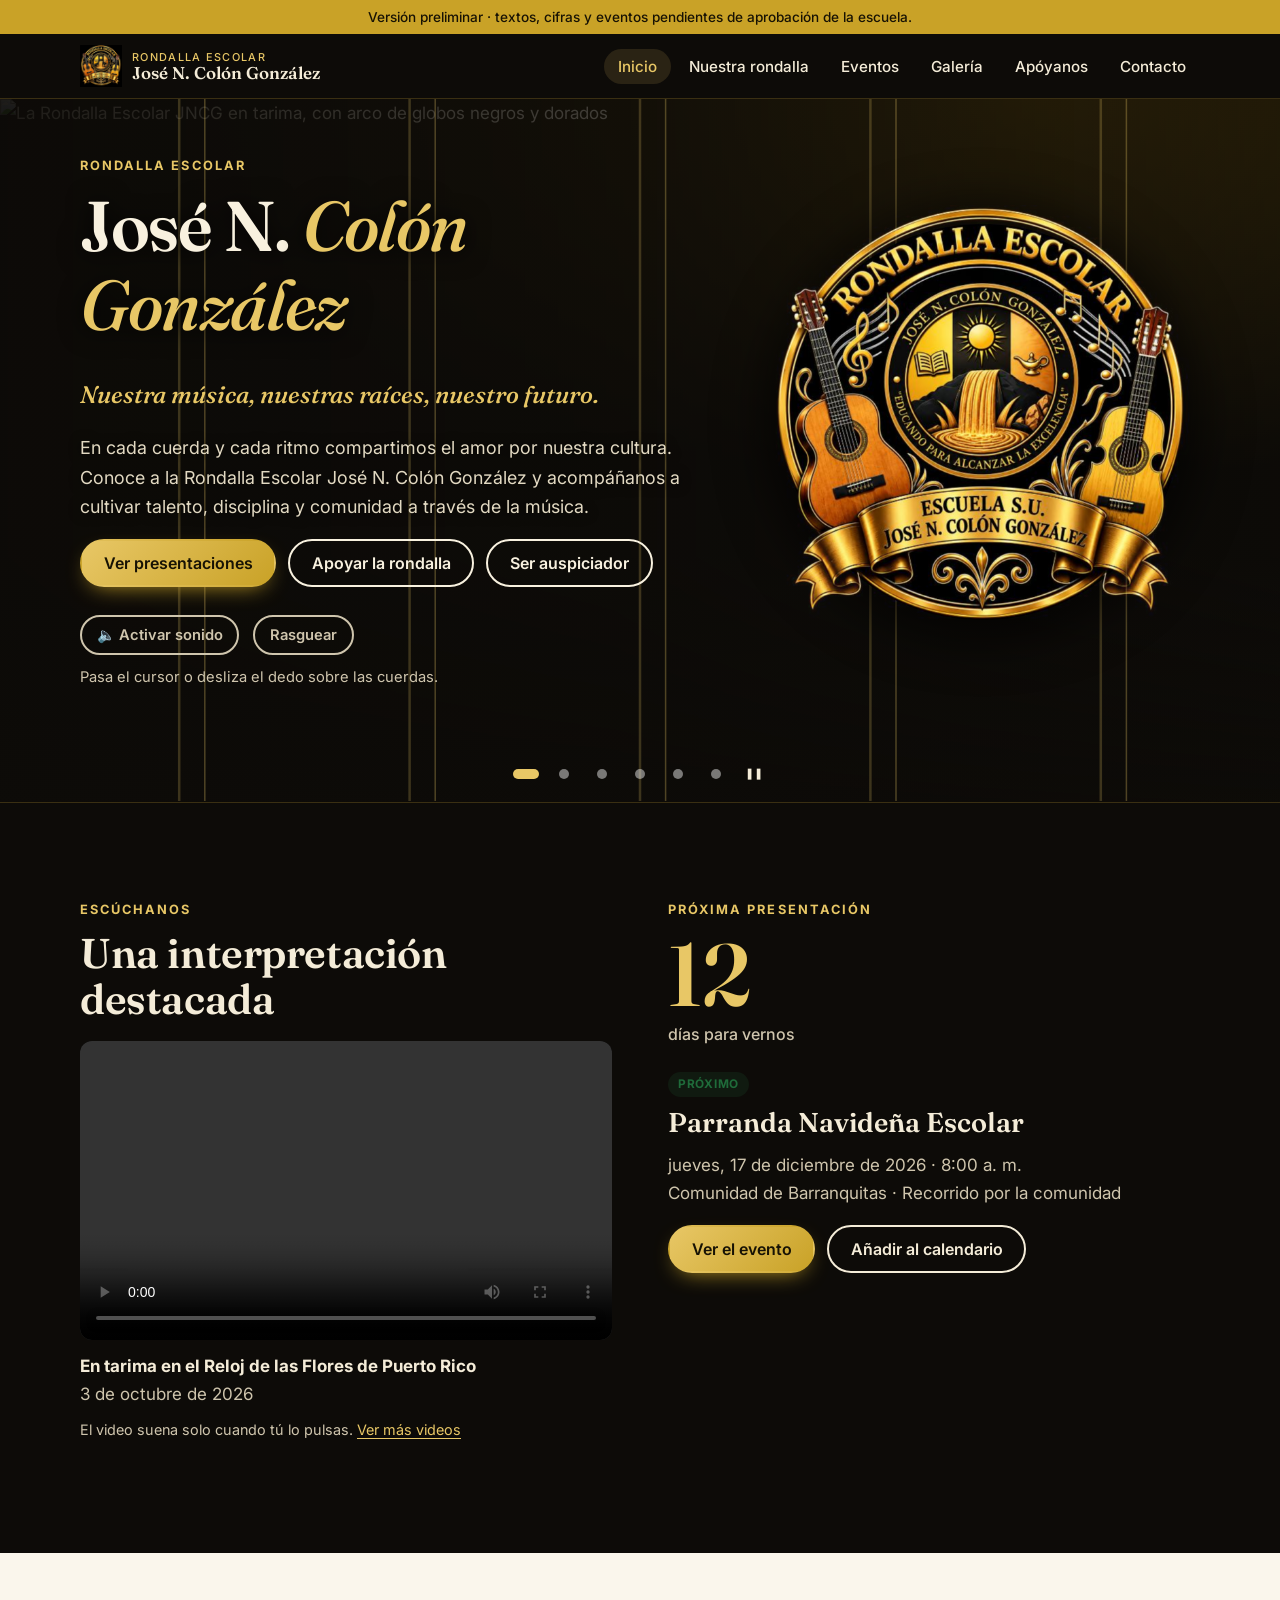
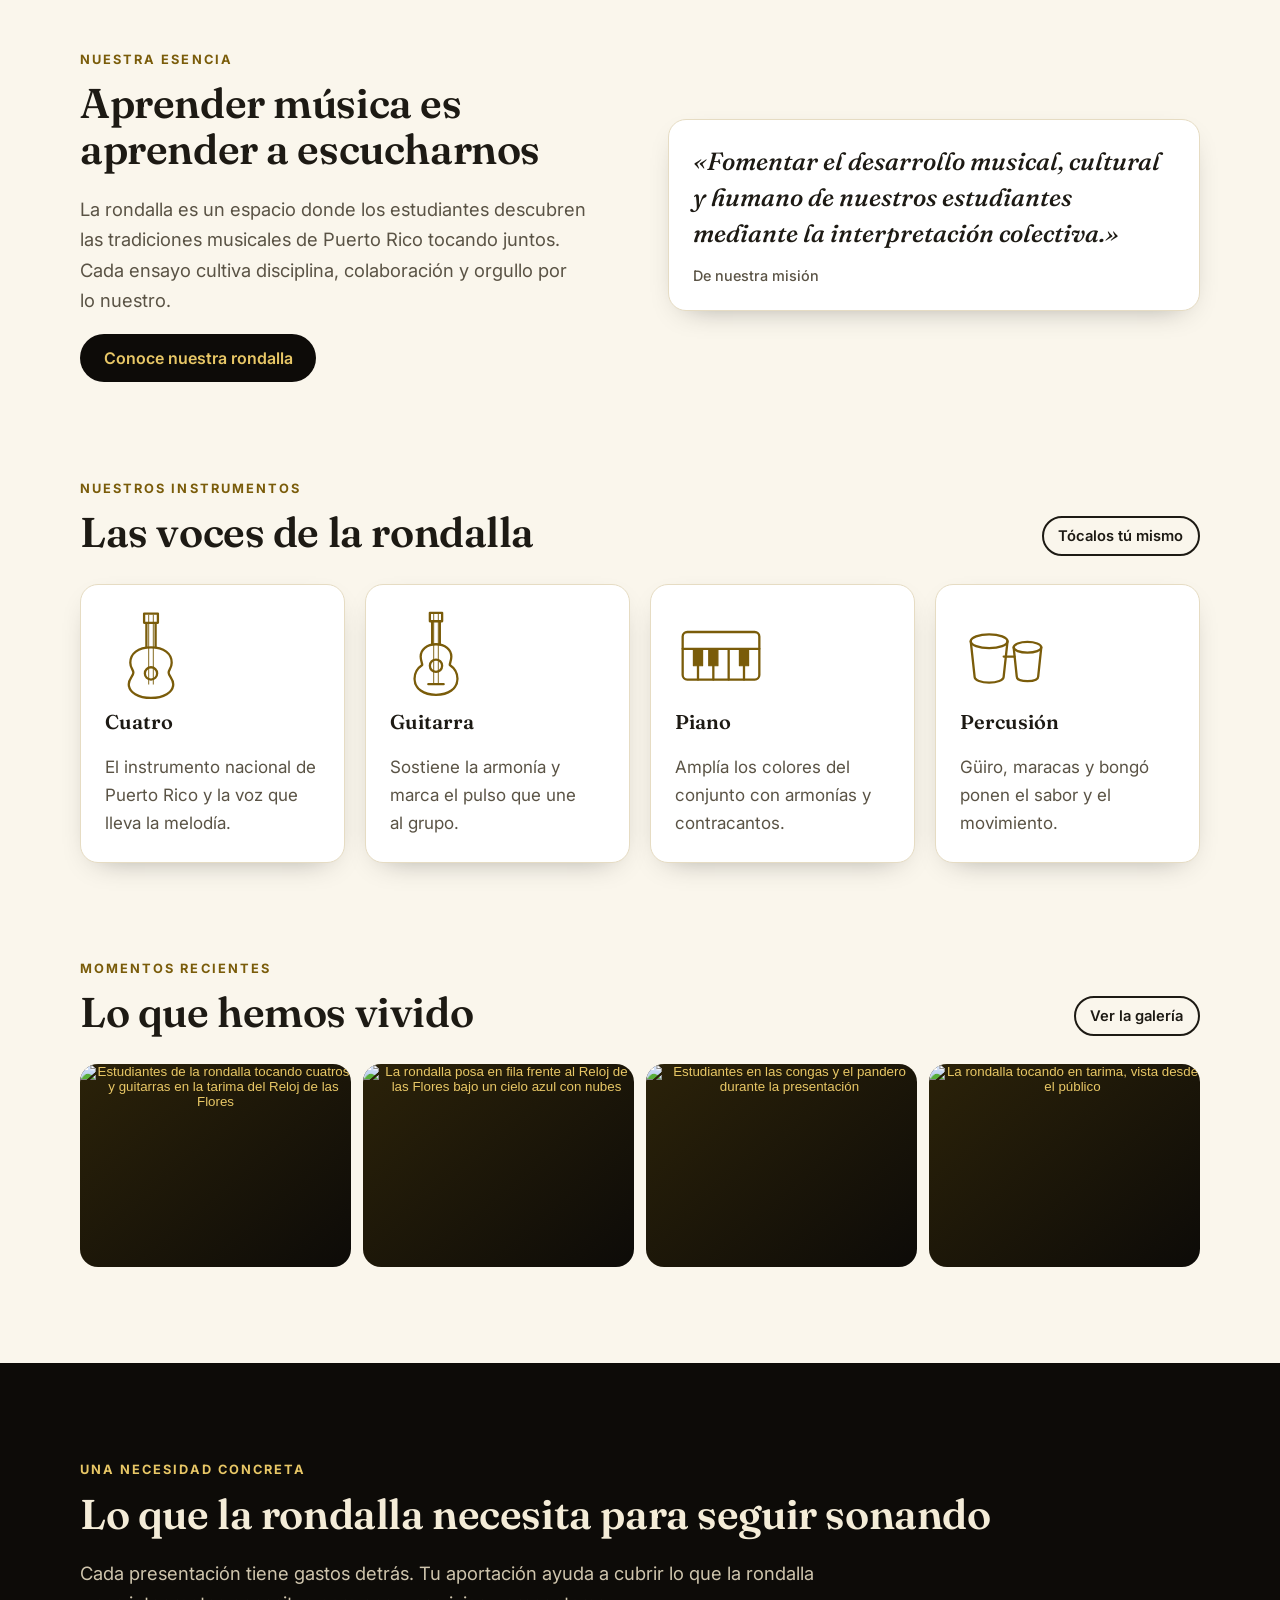
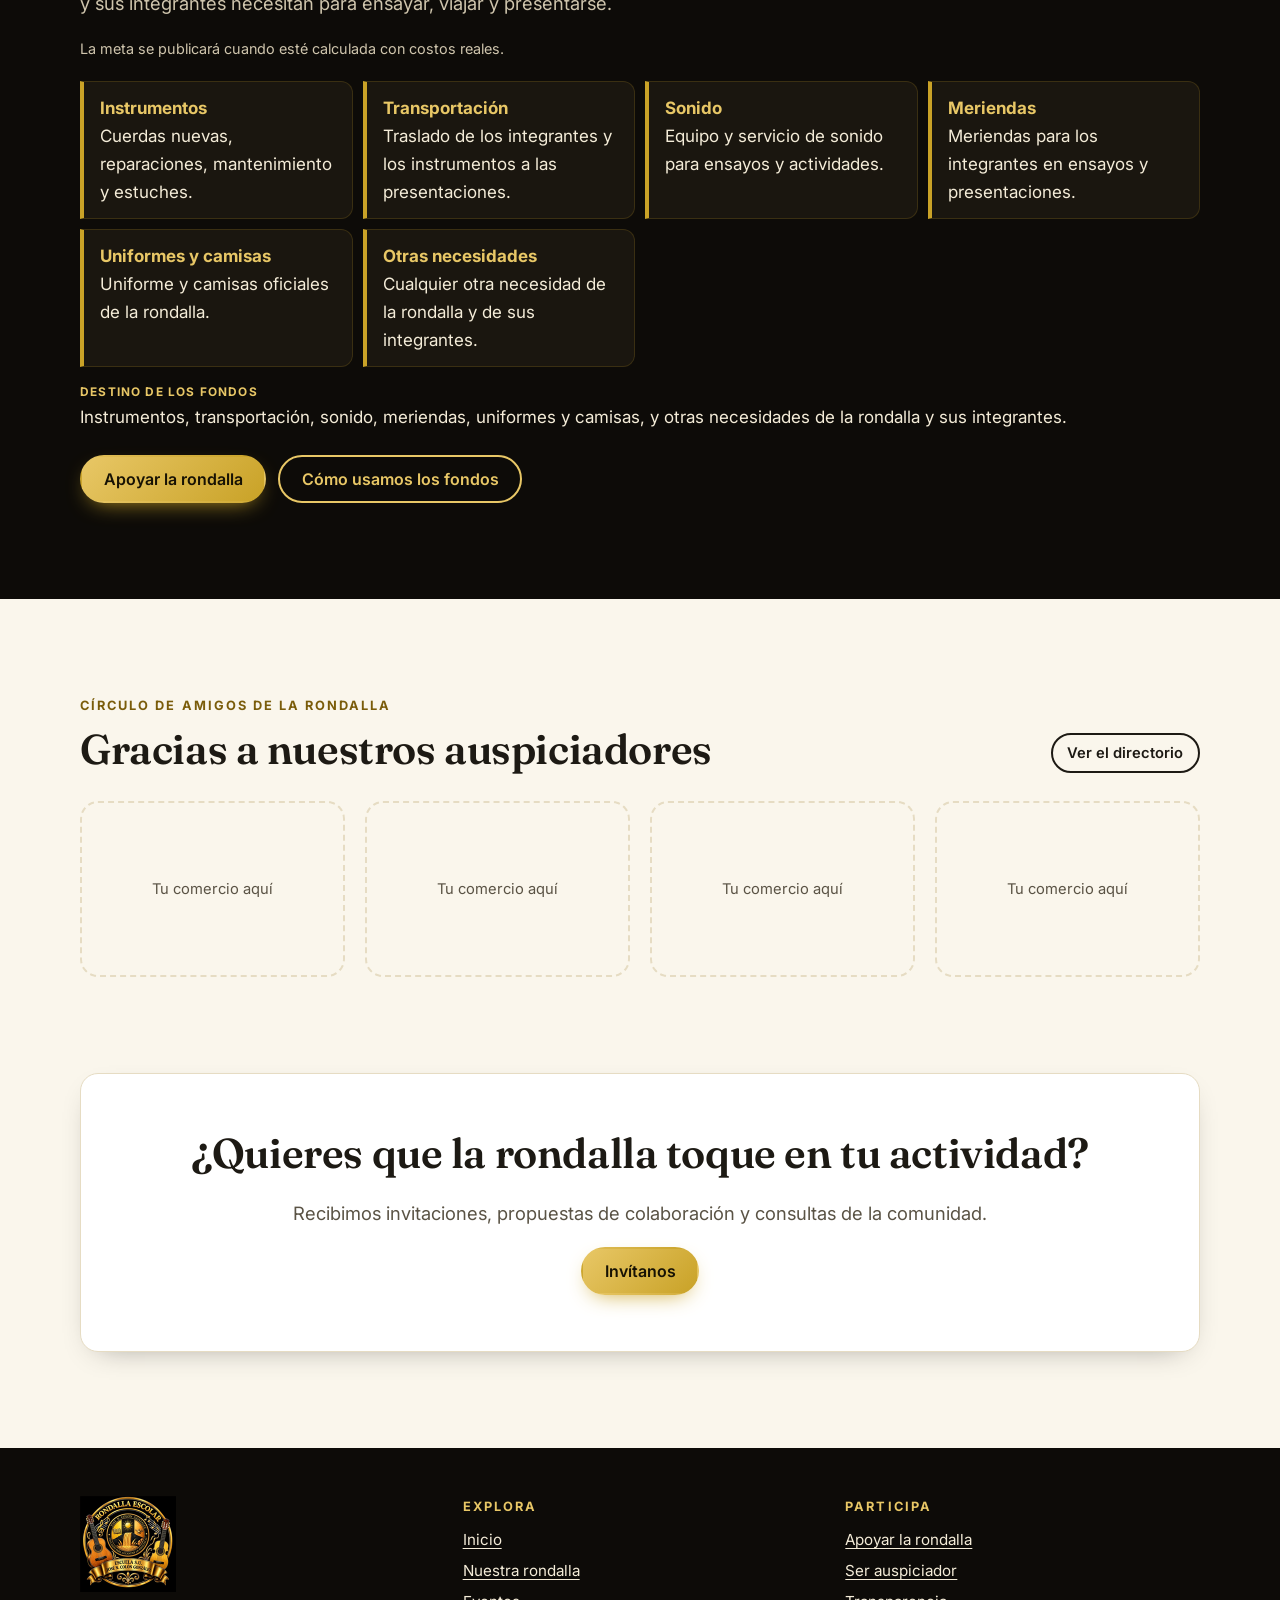
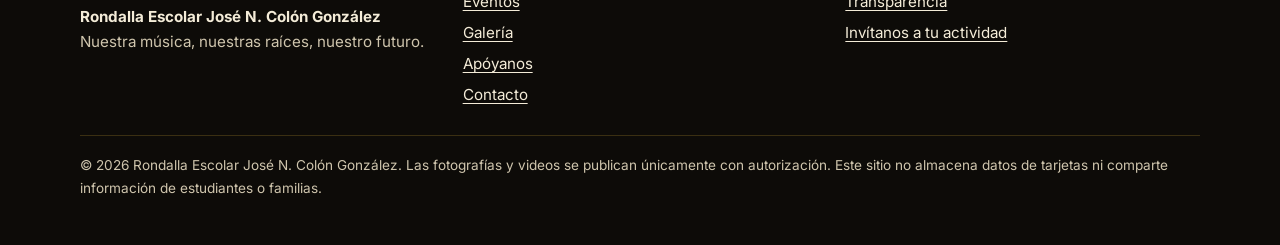
==== index.html @ 50721c67 "Add files via upload" ====
<!doctype html>
<html lang="es-PR">
<head>
  <meta charset="utf-8">
  <meta name="viewport" content="width=device-width, initial-scale=1, viewport-fit=cover">
  <title>Rondalla Escolar José N. Colón González — Nuestra música, nuestras raíces, nuestro futuro</title>
  <meta name="description" content="Conoce a la Rondalla Escolar José N. Colón González: presentaciones, galería y formas de apoyar la formación musical y cultural de nuestros estudiantes.">
  <meta name="theme-color" content="#0d0b08">
  <meta property="og:title" content="Rondalla Escolar José N. Colón González">
  <meta property="og:description" content="Nuestra música, nuestras raíces, nuestro futuro.">
  <meta property="og:type" content="website">
  <link rel="icon" href="assets/logo-192.png" type="image/png">
  <link rel="manifest" href="manifest.webmanifest">
  <link rel="preconnect" href="https://fonts.googleapis.com">
  <link rel="preconnect" href="https://fonts.gstatic.com" crossorigin>
  <link href="https://fonts.googleapis.com/css2?family=Fraunces:ital,opsz,wght@0,9..144,500..700;1,9..144,500&family=Inter:wght@400..700&display=swap" rel="stylesheet">
  <link rel="stylesheet" href="css/styles.css">
</head>
<body data-page="inicio">
  <a class="skip" href="#contenido">Saltar al contenido</a>
  <div id="cabecera"></div>
  <noscript><p style="padding:12px 16px"><a href="rondalla.html">Nuestra rondalla</a> · <a href="eventos.html">Eventos</a> · <a href="galeria.html">Galería</a> · <a href="apoyanos.html">Apóyanos</a> · <a href="contacto.html">Contacto</a></p></noscript>

  <main id="contenido">
    <!-- Bienvenida -->
    <section class="hero" aria-labelledby="titulo-portada">
      <div class="hero-fotos" id="hero-fotos"></div>
      <div class="hero-velo"></div>
      <svg class="hero-cuerdas" viewBox="0 0 100 100" preserveAspectRatio="none" aria-hidden="true"></svg>
      <div class="contenedor hero-rejilla">
        <div class="hero-logo"><img src="assets/logo.png" width="640" height="640" alt="Emblema de la Rondalla Escolar, Escuela S.U. José N. Colón González: «Educando para alcanzar la excelencia»"></div>
        <div class="hero-contenido">
          <p class="antetitulo">Rondalla Escolar</p>
          <h1 id="titulo-portada">José N. <em>Colón González</em></h1>
          <p class="lema">Nuestra música, nuestras raíces, nuestro futuro.</p>
          <p class="intro">En cada cuerda y cada ritmo compartimos el amor por nuestra cultura. Conoce a la Rondalla Escolar José N. Colón González y acompáñanos a cultivar talento, disciplina y comunidad a través de la música.</p>
          <div class="botones">
            <a class="btn btn-oro" href="eventos.html">Ver presentaciones</a>
            <a class="btn btn-linea" href="apoyanos.html#donar">Apoyar la rondalla</a>
            <a class="btn btn-linea" href="apoyanos.html#auspiciadores">Ser auspiciador</a>
          </div>
          <div class="hero-sonido">
            <button type="button" class="btn btn-linea btn-chico" id="btn-sonido" aria-pressed="false">🔈 Activar sonido</button>
            <button type="button" class="btn btn-linea btn-chico" id="btn-rasguear">Rasguear</button>
            <span>Pasa el cursor o desliza el dedo sobre las cuerdas.</span>
          </div>
        </div>
      </div>
      <div class="hero-puntos" id="hero-puntos" role="group" aria-label="Fotos de la portada"></div>
    </section>

    <!-- Escúchanos + Próxima presentación -->
    <section class="seccion seccion-oscura" style="border-top:1px solid #3a2f12">
      <div class="contenedor rejilla-2" style="align-items:start">
        <div class="revela">
          <p class="antetitulo">Escúchanos</p>
          <h2 style="margin-bottom:18px">Una interpretación destacada</h2>
          <div id="audio-destacado"></div>
        </div>
        <div class="revela">
          <p class="antetitulo">Próxima presentación</p>
          <div class="proxima" id="proxima"></div>
        </div>
      </div>
    </section>

    <!-- Nuestra esencia -->
    <section class="seccion">
      <div class="contenedor rejilla-2">
        <div class="revela">
          <p class="antetitulo">Nuestra esencia</p>
          <h2>Aprender música es aprender a escucharnos</h2>
          <p class="entradilla">La rondalla es un espacio donde los estudiantes descubren las tradiciones musicales de Puerto Rico tocando juntos. Cada ensayo cultiva disciplina, colaboración y orgullo por lo nuestro.</p>
          <a class="btn btn-oscuro" href="rondalla.html">Conoce nuestra rondalla</a>
        </div>
        <blockquote class="cita tarjeta revela">
          «Fomentar el desarrollo musical, cultural y humano de nuestros estudiantes mediante la interpretación colectiva.»
          <footer class="nota" style="font-style:normal;margin-top:14px;font-family:var(--cuerpo)">De nuestra misión</footer>
        </blockquote>
      </div>
    </section>

    <!-- Nuestros instrumentos -->
    <section class="seccion" style="padding-top:0">
      <div class="contenedor">
        <div class="cabecera-seccion">
          <div><p class="antetitulo">Nuestros instrumentos</p><h2>Las voces de la rondalla</h2></div>
          <a class="btn btn-linea btn-chico" href="rondalla.html#instrumentos">Tócalos tú mismo</a>
        </div>
        <div class="rejilla" data-instrumentos="compacto"></div>
      </div>
    </section>

    <!-- Momentos recientes -->
    <section class="seccion" style="padding-top:0">
      <div class="contenedor">
        <div class="cabecera-seccion">
          <div><p class="antetitulo">Momentos recientes</p><h2>Lo que hemos vivido</h2></div>
          <a class="btn btn-linea btn-chico" href="galeria.html">Ver la galería</a>
        </div>
        <div class="mosaico revela" id="momentos"></div>
      </div>
    </section>

    <!-- Una necesidad concreta -->
    <section class="seccion seccion-oscura">
      <div class="contenedor revela" data-campana="resumen"></div>
    </section>

    <!-- Auspiciadores -->
    <section class="seccion">
      <div class="contenedor">
        <div class="cabecera-seccion">
          <div><p class="antetitulo">Círculo de Amigos de la Rondalla</p><h2>Gracias a nuestros auspiciadores</h2></div>
          <a class="btn btn-linea btn-chico" href="apoyanos.html#auspiciadores">Ver el directorio</a>
        </div>
        <div class="rejilla revela" id="logos-aus" style="grid-template-columns:repeat(auto-fit,minmax(min(100%,180px),1fr))"></div>
      </div>
    </section>

    <!-- Contacto institucional -->
    <section class="seccion" style="padding-top:0">
      <div class="contenedor">
        <div class="tarjeta revela" style="text-align:center;padding:clamp(28px,6vw,56px)">
          <h2>¿Quieres que la rondalla toque en tu actividad?</h2>
          <p class="entradilla" style="margin-inline:auto">Recibimos invitaciones, propuestas de colaboración y consultas de la comunidad.</p>
          <a class="btn btn-oro" href="contacto.html?tipo=invitacion">Invítanos</a>
        </div>
      </div>
    </section>
  </main>

  <div id="pie"></div>
  <script src="js/data.js"></script>
  <script src="js/app.js"></script>
</body>
</html>
---- css/styles.css ----
/* Rondalla Escolar José N. Colón González — estilos
   Negro y dorado en portada y destacados; marfil para lectura. */

@view-transition { navigation: auto; }

:root {
  color-scheme: light dark;
  --negro: #0d0b08;
  --negro-2: #1a160f;
  --oro: #c9a227;
  --oro-claro: #e8c766;
  --fondo: light-dark(#faf6ec, #14110c);
  --superficie: light-dark(#ffffff, #1e1a13);
  --texto: light-dark(#1d1a14, #f1ead9);
  --texto-suave: light-dark(#5a5345, #b9af98);
  --oro-texto: light-dark(#7a5c0a, #e8c766);
  --linea: light-dark(#e6dcc3, #3a3222);
  --ok: light-dark(#1f6b3a, #7fd69c);
  --aviso: light-dark(#8a4b00, #f0b560);
  --mal: light-dark(#9b2020, #f09a9a);
  --radio: 18px;
  --ancho: 1120px;
  --display: "Fraunces", Georgia, "Iowan Old Style", serif;
  --cuerpo: "Inter", system-ui, -apple-system, "Segoe UI", Roboto, sans-serif;
  --sombra: 0 10px 30px -18px rgb(0 0 0 / .45);
}

*, *::before, *::after { box-sizing: border-box; }
html { scroll-behavior: smooth; -webkit-text-size-adjust: 100%; }
body {
  margin: 0;
  background: var(--fondo);
  color: var(--texto);
  font: 400 1.0625rem/1.65 var(--cuerpo);
  padding-bottom: 76px; /* espacio para la barra inferior en móvil */
}
img, svg { max-width: 100%; display: block; }
h1, h2, h3 { font-family: var(--display); line-height: 1.12; margin: 0 0 .5em; text-wrap: balance; font-weight: 600; }
h1 { font-size: clamp(2.3rem, 7vw, 4.4rem); letter-spacing: -.02em; }
h2 { font-size: clamp(1.7rem, 4.2vw, 2.6rem); letter-spacing: -.01em; }
h3 { font-size: 1.25rem; }
p { margin: 0 0 1em; text-wrap: pretty; }
a { color: var(--oro-texto); text-underline-offset: 3px; }
:focus-visible { outline: 3px solid var(--oro); outline-offset: 3px; border-radius: 6px; }
[hidden] { display: none !important; }

.skip { position: absolute; left: 12px; top: -60px; background: var(--oro); color: #000; padding: 10px 16px; border-radius: 10px; z-index: 100; font-weight: 600; }
.skip:focus { top: 12px; }

.contenedor { width: min(100% - 32px, var(--ancho)); margin-inline: auto; }
.seccion { padding-block: clamp(48px, 8vw, 96px); }
.seccion-oscura { background: var(--negro); color: #f4ecd8; }
.seccion-oscura a { color: var(--oro-claro); }
.antetitulo { font-size: .8rem; letter-spacing: .16em; text-transform: uppercase; color: var(--oro-texto); font-weight: 700; margin-bottom: .8em; }
.seccion-oscura .antetitulo, .hero .antetitulo { color: var(--oro-claro); }
.entradilla { font-size: 1.15rem; color: var(--texto-suave); max-width: 62ch; }
.seccion-oscura .entradilla { color: #cfc5ad; }
.cabecera-seccion { display: flex; flex-wrap: wrap; align-items: end; justify-content: space-between; gap: 12px 24px; margin-bottom: 28px; }
.cabecera-seccion h2 { margin: 0; }

/* Botones */
.btn {
  display: inline-flex; align-items: center; justify-content: center; gap: .5em;
  min-height: 48px; padding: .7em 1.35em; border-radius: 999px;
  font: 600 1rem var(--cuerpo); text-decoration: none; cursor: pointer;
  border: 2px solid transparent; transition: transform .15s, background .15s, box-shadow .15s;
}
.btn:hover { transform: translateY(-2px); }
.btn:active { transform: translateY(0) scale(.98); }
.btn-oro { background: linear-gradient(135deg, var(--oro-claro), var(--oro)); color: #171204; box-shadow: 0 8px 22px -10px var(--oro); }
.btn-linea { border-color: currentColor; color: inherit; background: transparent; }
.btn-oscuro { background: var(--negro); color: var(--oro-claro); }
.btn-chico { min-height: 40px; padding: .4em 1em; font-size: .92rem; }
.botones { display: flex; flex-wrap: wrap; gap: 12px; }

/* Aviso de borrador */
.borrador { background: var(--oro); color: #171204; font-size: .85rem; text-align: center; padding: 6px 16px; font-weight: 500; }

/* Encabezado */
.cabecera { background: var(--negro); color: #f4ecd8; position: sticky; top: 0; z-index: 50; border-bottom: 1px solid #3a2f12; }
.cabecera-fila { display: flex; align-items: center; justify-content: space-between; gap: 16px; min-height: 64px; }
.marca { display: flex; align-items: center; gap: 10px; color: inherit; text-decoration: none; font-family: var(--display); font-weight: 600; line-height: 1.1; }
.marca img { width: 42px; height: 42px; }
.marca small { display: block; font: 500 .68rem var(--cuerpo); letter-spacing: .12em; text-transform: uppercase; color: var(--oro-claro); }
.nav ul { list-style: none; margin: 0; padding: 0; display: flex; }
.nav a { color: inherit; text-decoration: none; }

@media (max-width: 859px) {
  .nav { position: fixed; inset: auto 0 0 0; background: var(--negro); border-top: 1px solid #3a2f12; padding-bottom: env(safe-area-inset-bottom); z-index: 60; }
  .nav ul { justify-content: space-around; }
  .nav li { flex: 1; }
  .nav a { display: flex; flex-direction: column; align-items: center; gap: 3px; padding: 9px 2px 8px; font-size: .68rem; color: #b9af98; }
  .nav svg { width: 24px; height: 24px; transition: transform .2s; }
  .nav a[aria-current="page"] { color: var(--oro-claro); }
  .nav a[aria-current="page"] svg { transform: translateY(-2px) scale(1.12); }
  .nav .largo { display: none; }
}
@media (min-width: 860px) {
  body { padding-bottom: 0; }
  .nav ul { gap: 4px; }
  .nav svg, .nav .corto { display: none; }
  .nav a { padding: 8px 14px; border-radius: 999px; font-size: .95rem; font-weight: 500; }
  .nav a:hover { background: #2a2314; }
  .nav a[aria-current="page"] { background: #2a2314; color: var(--oro-claro); }
}

/* Portada */
.hero { position: relative; background: radial-gradient(120% 90% at 80% 0%, #3a2c08 0%, var(--negro) 60%); color: #f8f1df; overflow: hidden; touch-action: pan-y; }
.hero-cuerdas { position: absolute; inset: 0; width: 100%; height: 100%; pointer-events: none; }
.hero-cuerdas path { fill: none; stroke: var(--oro-claro); stroke-width: 1.5; vector-effect: non-scaling-stroke; opacity: .5; }
.hero-cuerdas path:nth-child(odd) { stroke-width: 2.5; opacity: .38; }
.hero-contenido { position: relative; padding-block: clamp(56px, 11vw, 130px); max-width: 780px; margin-inline: 0; }
.hero h1 { text-shadow: 0 2px 24px #000; }
.hero h1 em { font-style: italic; color: var(--oro-claro); font-weight: 500; }
.hero .lema { font: italic 500 clamp(1.15rem, 2.6vw, 1.5rem) var(--display); color: var(--oro-claro); margin-bottom: 1em; }
.hero p.intro { font-size: 1.12rem; color: #e2d9c2; max-width: 56ch; text-shadow: 0 1px 12px #000; }
.hero-sonido { margin-top: 28px; display: flex; flex-wrap: wrap; align-items: center; gap: 10px 14px; font-size: .92rem; color: #cfc5ad; }
.pagina-cabeza { background: radial-gradient(120% 140% at 85% 0%, #3a2c08 0%, var(--negro) 65%); color: #f8f1df; padding-block: clamp(40px, 7vw, 80px); }
.pagina-cabeza h1 { font-size: clamp(2rem, 6vw, 3.4rem); }
.pagina-cabeza p { color: #e2d9c2; max-width: 60ch; font-size: 1.12rem; margin: 0; }

/* Rejillas y tarjetas */
.rejilla { display: grid; gap: 20px; grid-template-columns: repeat(auto-fit, minmax(min(100%, 260px), 1fr)); }
.rejilla-2 { display: grid; gap: clamp(24px, 5vw, 56px); grid-template-columns: repeat(auto-fit, minmax(min(100%, 340px), 1fr)); align-items: center; }
.tarjeta { background: var(--superficie); border: 1px solid var(--linea); border-radius: var(--radio); padding: 24px; box-shadow: var(--sombra); }
.tarjeta > :last-child { margin-bottom: 0; }
.seccion-oscura .tarjeta { background: var(--negro-2); border-color: #3a2f12; color: #f4ecd8; }
.etiqueta { display: inline-block; font-size: .74rem; font-weight: 700; letter-spacing: .06em; text-transform: uppercase; padding: 3px 10px; border-radius: 999px; background: color-mix(in srgb, var(--oro) 22%, transparent); color: var(--oro-texto); }
.etiqueta.proximo { background: color-mix(in srgb, var(--ok) 16%, transparent); color: var(--ok); }
.etiqueta.pospuesto { background: color-mix(in srgb, var(--aviso) 18%, transparent); color: var(--aviso); }
.etiqueta.cancelado { background: color-mix(in srgb, var(--mal) 16%, transparent); color: var(--mal); }
.etiqueta.ejemplo { background: transparent; border: 1px dashed currentColor; color: var(--texto-suave); }
.nota { font-size: .9rem; color: var(--texto-suave); }
.vacio { border: 2px dashed var(--linea); border-radius: var(--radio); padding: 28px; text-align: center; color: var(--texto-suave); }

/* Instrumentos */
.instrumento { display: flex; flex-direction: column; gap: 10px; container-type: inline-size; }
.instrumento .arte { width: 92px; height: 92px; color: var(--oro-texto); transition: transform .4s cubic-bezier(.3,1.6,.5,1); }
.instrumento:hover .arte { transform: rotate(-8deg) scale(1.08); }
.instrumento p { color: var(--texto-suave); margin: 0; }
.teclas { display: flex; flex-wrap: wrap; gap: 6px; margin-top: 8px; }
.tecla {
  flex: 1 1 44px; min-height: 48px; border-radius: 12px; border: 1px solid var(--linea);
  background: var(--fondo); color: var(--texto); font: 600 .85rem var(--cuerpo); cursor: pointer;
  transition: transform .08s, background .15s;
}
.tecla:hover { border-color: var(--oro); }
.tecla.suena { background: var(--oro); color: #171204; transform: translateY(3px) scale(.97); }
.teclas.piano .tecla { min-height: 84px; display: flex; align-items: end; justify-content: center; padding-bottom: 8px; background: #fffdf6; color: #1d1a14; border-radius: 4px 4px 10px 10px; flex-basis: 30px; }
.teclas.piano .tecla.suena { background: var(--oro-claro); }

/* Marcos de fotografías pendientes */
.foto { position: relative; aspect-ratio: 4 / 3; border-radius: var(--radio); overflow: hidden; background: linear-gradient(140deg, #2b2209, var(--negro)); color: var(--oro-claro); display: grid; place-items: center; border: 0; padding: 0; width: 100%; }
.foto img { width: 100%; height: 100%; object-fit: cover; transition: transform .5s; }
button.foto { cursor: zoom-in; }
button.foto:hover img { transform: scale(1.05); }
.foto .pendiente { text-align: center; font-size: .85rem; padding: 16px; color: #cfc5ad; }
.foto .pendiente svg { width: 64px; height: 64px; margin: 0 auto 8px; color: var(--oro-claro); opacity: .8; }
.foto-alta { aspect-ratio: 4 / 5; }
.mosaico { display: grid; gap: 12px; grid-template-columns: repeat(auto-fill, minmax(min(100%, 220px), 1fr)); }

/* Eventos */
.evento { display: grid; grid-template-columns: auto 1fr; gap: 18px; align-items: start; }
.evento .fecha { background: var(--negro); color: var(--oro-claro); border-radius: 14px; padding: 10px 14px; text-align: center; min-width: 72px; font-family: var(--display); }
.evento .fecha b { display: block; font-size: 1.9rem; line-height: 1; }
.evento .fecha span { font: 600 .72rem var(--cuerpo); letter-spacing: .1em; text-transform: uppercase; }
.evento h3 { margin: 6px 0 4px; }
.evento .meta { color: var(--texto-suave); font-size: .95rem; margin: 0 0 12px; }
.evento.pasado .fecha { background: var(--linea); color: var(--texto); }
.lista-eventos { display: grid; gap: 16px; }
.filtros { display: flex; flex-wrap: wrap; gap: 8px; }
.filtros button { min-height: 42px; padding: 0 18px; border-radius: 999px; border: 1px solid var(--linea); background: var(--superficie); color: var(--texto); font: 600 .92rem var(--cuerpo); cursor: pointer; }
.filtros button[aria-pressed="true"] { background: var(--negro); color: var(--oro-claro); border-color: var(--negro); }
.proxima { display: grid; gap: 24px; grid-template-columns: repeat(auto-fit, minmax(min(100%, 280px), 1fr)); align-items: center; }
.cuenta { margin: 0; font: 600 clamp(3rem, 10vw, 5.5rem)/1 var(--display); color: var(--oro-claro); }
.cuenta small { display: block; font: 500 1rem var(--cuerpo); color: #cfc5ad; margin-top: 6px; }

/* Diálogos */
dialog { border: 0; border-radius: var(--radio); padding: 0; width: min(100% - 24px, 640px); background: var(--superficie); color: var(--texto); box-shadow: 0 30px 80px -20px #000; }
dialog::backdrop { background: rgb(0 0 0 / .7); }
dialog[open] { animation: aparece .25s ease-out; }
.dialogo-cuerpo { padding: 28px; }
.dialogo-cerrar { position: sticky; top: 8px; float: right; margin: 8px; width: 44px; height: 44px; border-radius: 50%; border: 0; background: var(--negro); color: var(--oro-claro); font-size: 1.3rem; cursor: pointer; z-index: 1; }
dialog.visor { width: min(100% - 24px, 1000px); background: #000; color: #eee; }
dialog.visor img { width: 100%; max-height: 78vh; object-fit: contain; }
dialog.visor p { padding: 12px 20px; margin: 0; font-size: .95rem; }

/* Campaña y donación */
.progreso { height: 14px; border-radius: 999px; background: #3a2f12; overflow: hidden; margin: 14px 0 8px; }
.progreso i { display: block; height: 100%; width: var(--p, 0%); background: linear-gradient(90deg, var(--oro), var(--oro-claro)); border-radius: inherit; transition: width 1.2s cubic-bezier(.2,.8,.2,1); }
.datos { display: grid; gap: 10px 24px; grid-template-columns: repeat(auto-fit, minmax(200px, 1fr)); margin: 16px 0 0; }
.datos dt { font-size: .74rem; letter-spacing: .1em; text-transform: uppercase; color: var(--oro-texto); font-weight: 700; }
.seccion-oscura .datos dt { color: var(--oro-claro); }
.datos dd { margin: 0; }
.fichas { display: flex; flex-wrap: wrap; gap: 10px; border: 0; padding: 0; margin: 0 0 18px; }
.fichas legend { font-weight: 600; margin-bottom: 10px; padding: 0; }
.fichas label { position: relative; }
.fichas input[type="radio"] { position: absolute; opacity: 0; inset: 0; }
.fichas span { display: grid; place-items: center; min-width: 76px; min-height: 52px; padding: 0 18px; border-radius: 14px; border: 2px solid var(--linea); background: var(--fondo); font-weight: 700; cursor: pointer; transition: transform .15s, background .15s; }
.fichas input:checked + span { background: var(--negro); color: var(--oro-claro); border-color: var(--oro); transform: scale(1.06); }
.fichas input:focus-visible + span { outline: 3px solid var(--oro); outline-offset: 3px; }
.fichas input:disabled + span { opacity: .5; cursor: not-allowed; }
.pasos { list-style: none; counter-reset: paso; padding: 0; margin: 0; display: grid; gap: 14px; grid-template-columns: repeat(auto-fit, minmax(170px, 1fr)); }
.pasos li { counter-increment: paso; padding-top: 46px; position: relative; font-size: .95rem; }
.pasos li::before { content: counter(paso); position: absolute; top: 0; left: 0; width: 36px; height: 36px; border-radius: 50%; display: grid; place-items: center; background: var(--oro); color: #171204; font-weight: 700; }

/* Niveles de auspicio */
.nivel { display: flex; flex-direction: column; gap: 8px; }
.nivel .precio { font: 600 2rem var(--display); color: var(--oro-texto); }
.nivel.oro { border: 2px solid var(--oro); }
.logo-aus { aspect-ratio: 3 / 2; display: grid; place-items: center; text-align: center; padding: 16px; border-radius: var(--radio); background: var(--superficie); border: 1px solid var(--linea); color: inherit; text-decoration: none; }
.logo-aus img { max-height: 80px; object-fit: contain; }
.logo-aus.libre { border: 2px dashed var(--linea); background: transparent; color: var(--texto-suave); font-size: .92rem; }
.logo-aus.libre:hover { border-color: var(--oro); color: var(--oro-texto); }

/* Tablas y formularios */
.tabla-caja { overflow-x: auto; }
table { border-collapse: collapse; width: 100%; font-size: .97rem; }
th, td { text-align: left; padding: 12px 14px; border-bottom: 1px solid var(--linea); }
th { font-size: .76rem; letter-spacing: .1em; text-transform: uppercase; color: var(--oro-texto); }
td.num, th.num { text-align: right; font-variant-numeric: tabular-nums; }
.campo { display: grid; gap: 6px; margin-bottom: 16px; }
.campo label { font-weight: 600; font-size: .95rem; }
input[type="text"], input[type="email"], input[type="date"], input[type="number"], select, textarea {
  width: 100%; min-height: 48px; padding: 10px 14px; border-radius: 12px; border: 1px solid var(--linea);
  background: var(--fondo); color: var(--texto); font: inherit;
}
textarea { min-height: 140px; resize: vertical; }
.estado-form { padding: 12px 16px; border-radius: 12px; background: color-mix(in srgb, var(--oro) 18%, transparent); margin-top: 14px; }

/* Valores */
.valores { list-style: none; padding: 0; margin: 0; display: grid; gap: 14px; grid-template-columns: repeat(auto-fit, minmax(min(100%, 230px), 1fr)); }
.valores li { padding: 18px 20px; border-left: 4px solid var(--oro); background: var(--superficie); border-radius: 0 14px 14px 0; }
.valores b { display: block; font-family: var(--display); font-size: 1.1rem; }
blockquote.cita { margin: 0; font: italic 500 clamp(1.2rem, 2.6vw, 1.55rem)/1.45 var(--display); }

/* Pie */
.pie { background: var(--negro); color: #cfc5ad; padding-block: 48px 32px; font-size: .95rem; }
.pie a { color: #f4ecd8; }
.pie-fila { display: grid; gap: 28px; grid-template-columns: repeat(auto-fit, minmax(220px, 1fr)); }
.pie ul { list-style: none; padding: 0; margin: 0; display: grid; gap: 6px; }
.pie img { width: 96px; height: 96px; margin-bottom: 12px; }
.pie .legal { border-top: 1px solid #3a2f12; margin-top: 28px; padding-top: 18px; font-size: .85rem; }

/* Movimiento */
@keyframes aparece { from { opacity: 0; transform: translateY(16px) scale(.98); } }
@keyframes sube { from { opacity: 0; transform: translateY(36px); } to { opacity: 1; transform: none; } }
@media (prefers-reduced-motion: no-preference) {
  .hero-contenido > * { animation: aparece .7s both; }
  .hero-contenido > :nth-child(2) { animation-delay: .08s; }
  .hero-contenido > :nth-child(3) { animation-delay: .16s; }
  .hero-contenido > :nth-child(4) { animation-delay: .24s; }
  .hero-contenido > :nth-child(5) { animation-delay: .32s; }
  .hero-contenido > :nth-child(6) { animation-delay: .4s; }
  @supports (animation-timeline: view()) {
    .revela { animation: sube linear both; animation-timeline: view(); animation-range: entry 0% entry 40%; }
  }
}
@media (prefers-reduced-motion: reduce) {
  html { scroll-behavior: auto; }
  *, *::before, *::after { transition: none !important; animation: none !important; }
}

/* Portada: slider de fotos y logo */
.hero-fotos, .hero-velo { position: absolute; inset: 0; }
.hero-fotos img { position: absolute; inset: 0; width: 100%; height: 100%; object-fit: cover; object-position: center 35%; opacity: 0; transition: opacity 1.4s ease; }
.hero-fotos img.activa { opacity: 1; }
.hero-velo { background: linear-gradient(90deg, rgb(13 11 8 / .93) 0%, rgb(13 11 8 / .78) 48%, rgb(13 11 8 / .38) 100%), linear-gradient(0deg, rgb(13 11 8 / .85), transparent 35%); }
.hero-cuerdas path { opacity: .3; }
.hero-cuerdas path:nth-child(odd) { opacity: .22; }
.hero-rejilla { position: relative; display: grid; gap: 8px 40px; align-items: center; padding-bottom: 56px; }
.hero-logo { position: relative; width: clamp(200px, 56vw, 270px); margin: 28px auto 0; }
/* El PNG trae fondo negro: con "screen" el negro desaparece y un disco negro detrás conserva el interior del emblema. */
.hero-logo::before { content: ""; position: absolute; inset: 4.5%; border-radius: 50%; background: #000; box-shadow: 0 0 50px 18px rgb(0 0 0 / .65); }
.hero-logo img { position: relative; width: 100%; height: auto; mix-blend-mode: screen; }
.hero-rejilla .hero-contenido { padding-block: 16px 24px; }
.hero-puntos { position: absolute; left: 0; right: 0; bottom: 10px; display: flex; justify-content: center; align-items: center; gap: 2px; }
.hero-puntos button { width: 36px; height: 36px; border: 0; background: none; cursor: pointer; display: grid; place-items: center; color: #f4ecd8; font-size: .7rem; padding: 0; }
.hero-puntos .punto::before { content: ""; width: 10px; height: 10px; border-radius: 50%; background: rgb(255 255 255 / .45); transition: all .3s; }
.hero-puntos .punto[aria-current]::before { background: var(--oro-claro); width: 26px; border-radius: 6px; }
@media (min-width: 860px) {
  .hero-rejilla { grid-template-columns: minmax(0, 1fr) auto; min-height: min(78vh, 720px); }
  .hero-logo { order: 2; width: clamp(300px, 34vw, 460px); margin: 0; }
  .hero-rejilla .hero-contenido { padding-block: 56px; }
}
@media (prefers-reduced-motion: no-preference) {
  .hero-fotos img.activa { animation: acerca 8s ease-out both; }

}
@keyframes acerca { from { transform: scale(1.08); } to { transform: scale(1); } }

/* Videos */
.video { width: 100%; aspect-ratio: 16 / 9; object-fit: contain; background: #000; border-radius: 12px; display: block; }
.dialogo-cuerpo .foto { cursor: default; }

/* Los botones dorados conservan su texto oscuro también dentro de secciones negras */
.seccion-oscura a.btn-oro, .pie a.btn-oro { color: #171204; }
.necesidades { list-style: none; padding: 0; margin: 20px 0 0; display: grid; gap: 10px; grid-template-columns: repeat(auto-fit, minmax(min(100%, 250px), 1fr)); }
.necesidades li { padding: 12px 16px; border: 1px solid #3a2f12; border-left: 4px solid var(--oro); border-radius: 0 12px 12px 0; background: var(--negro-2); }
.necesidades b { display: block; color: var(--oro-claro); }
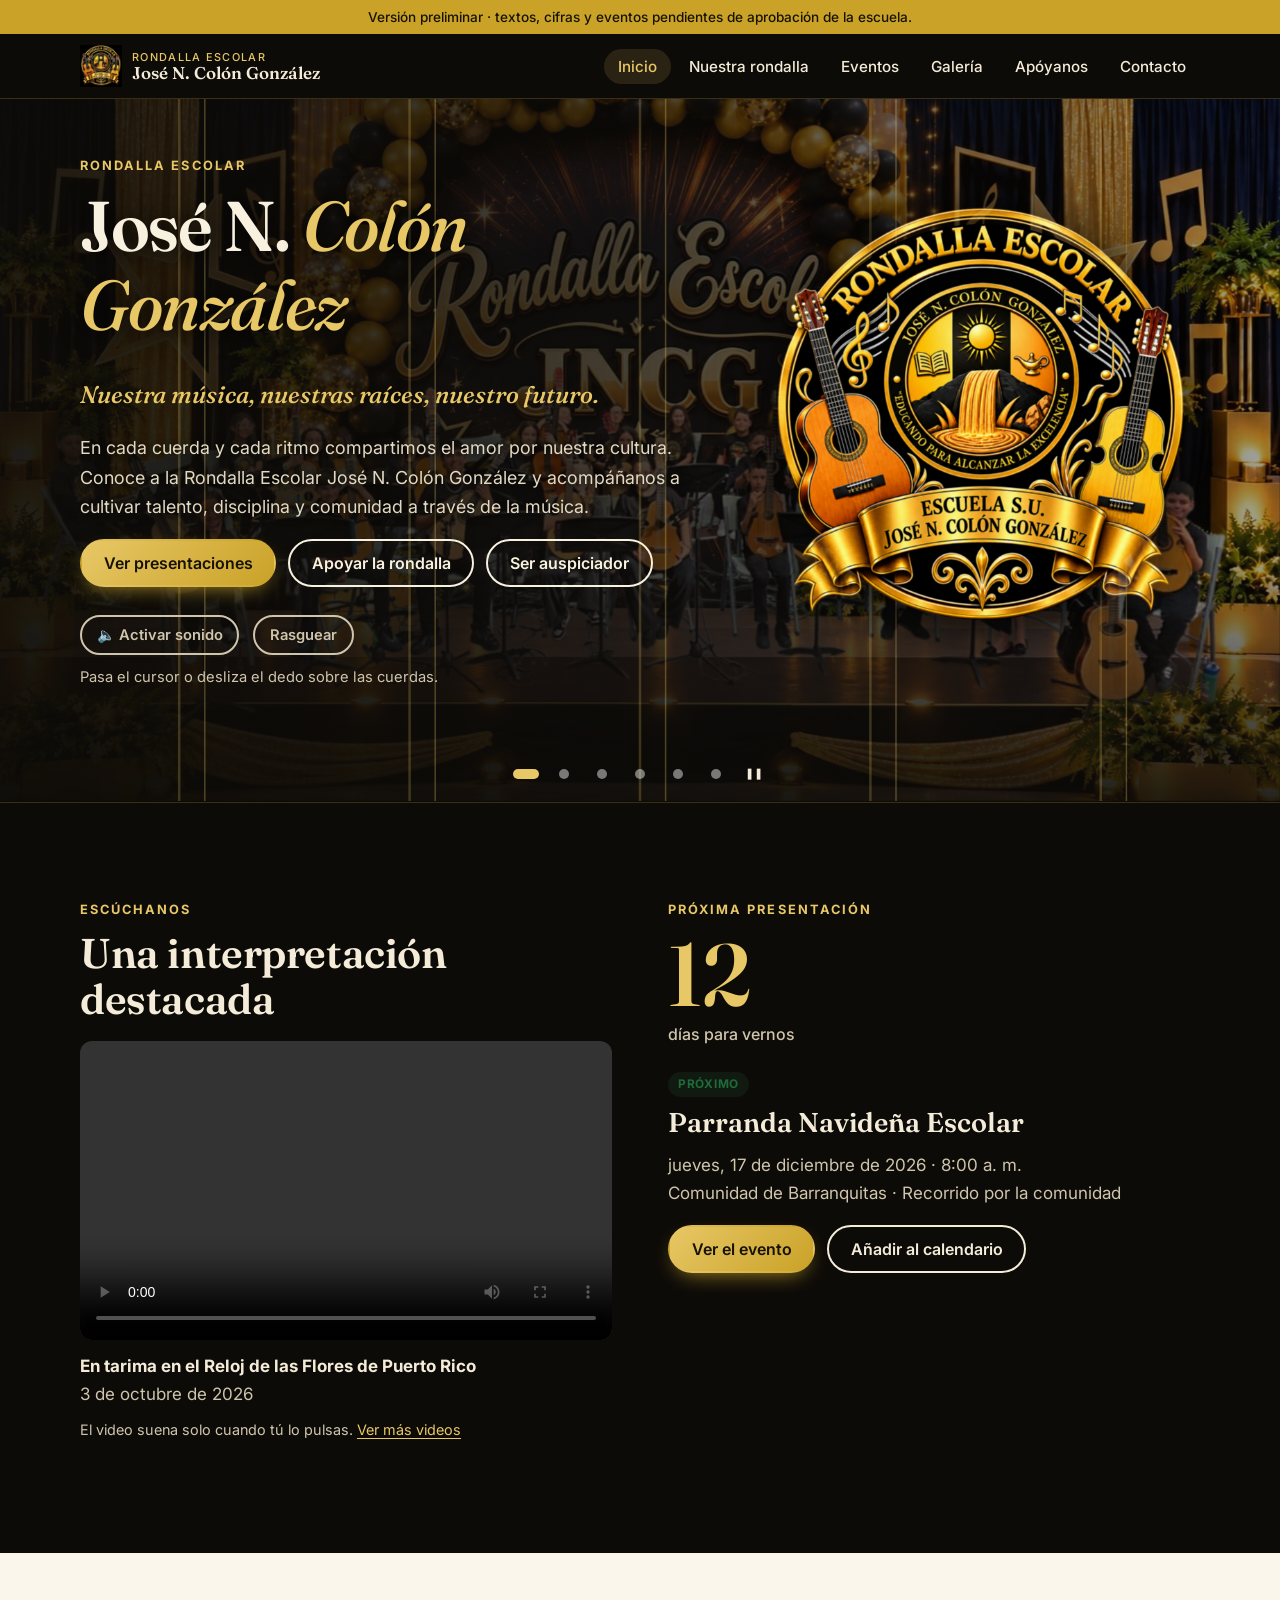
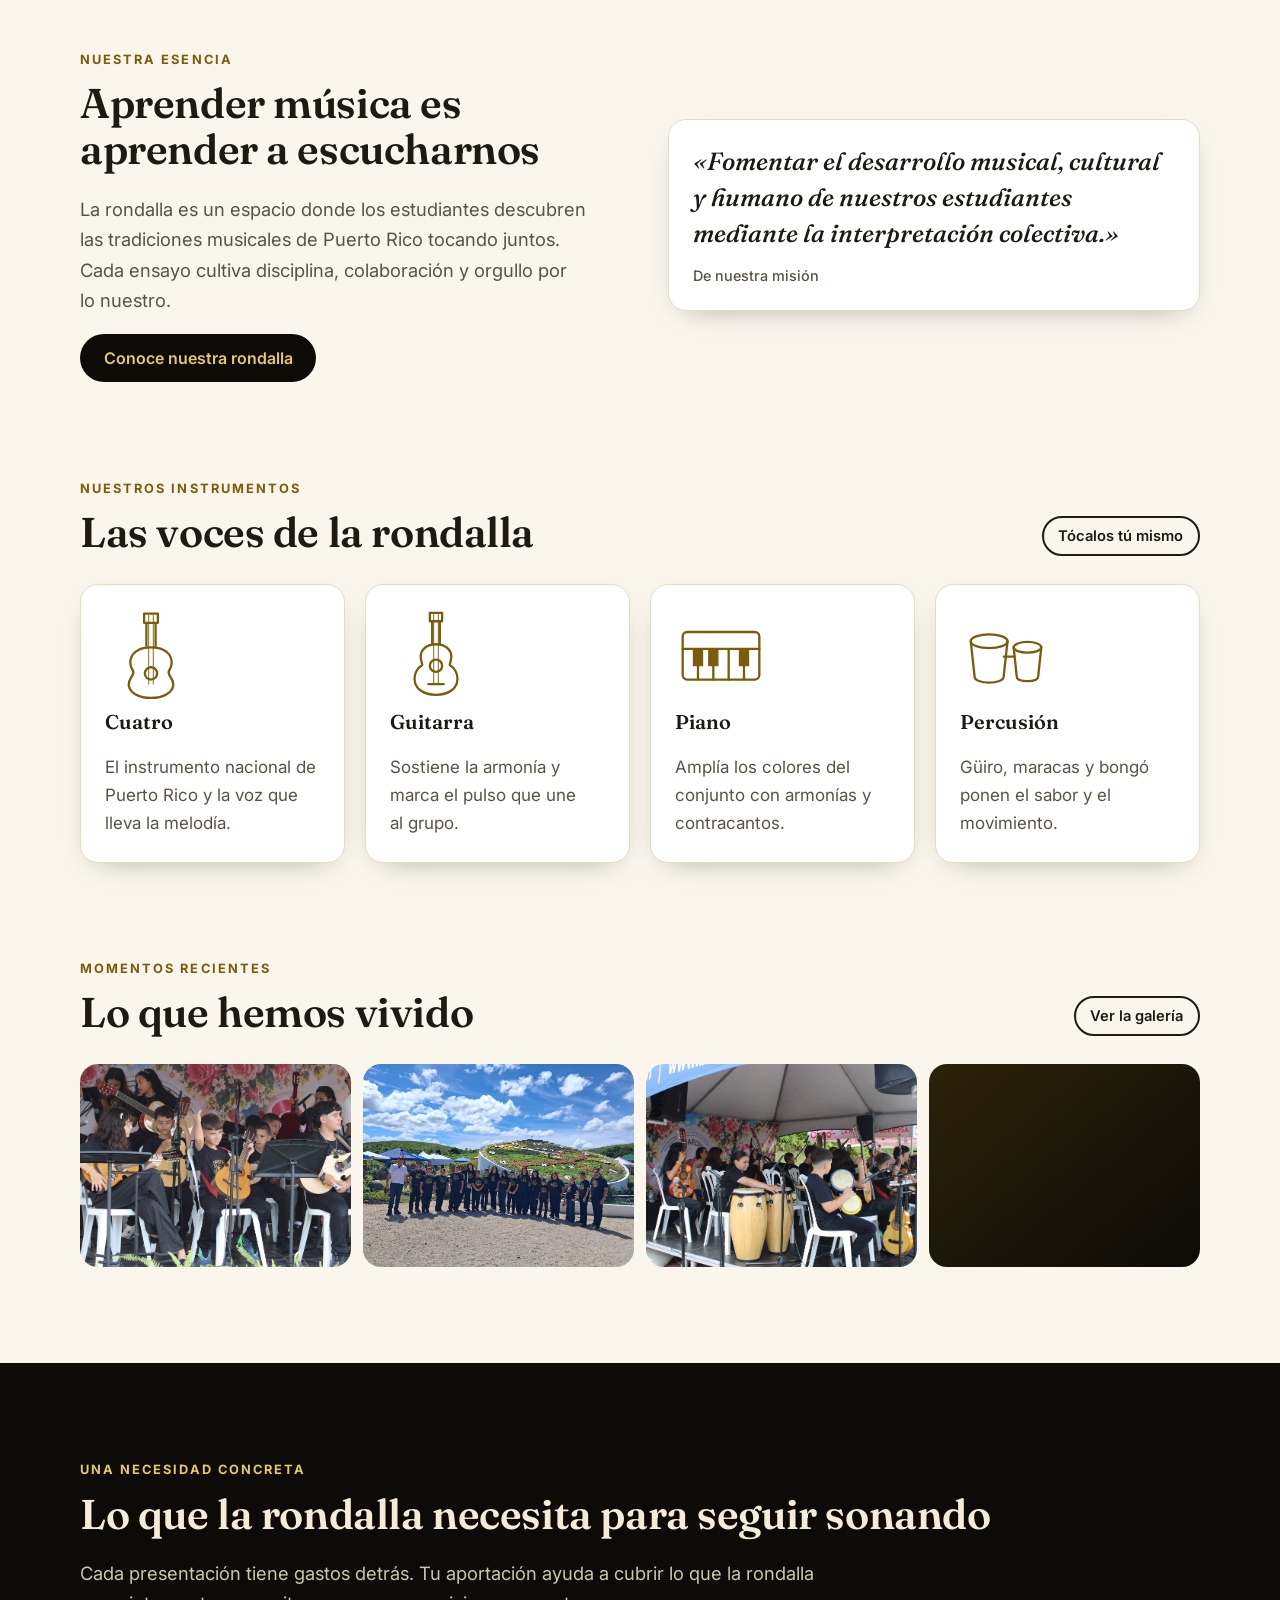
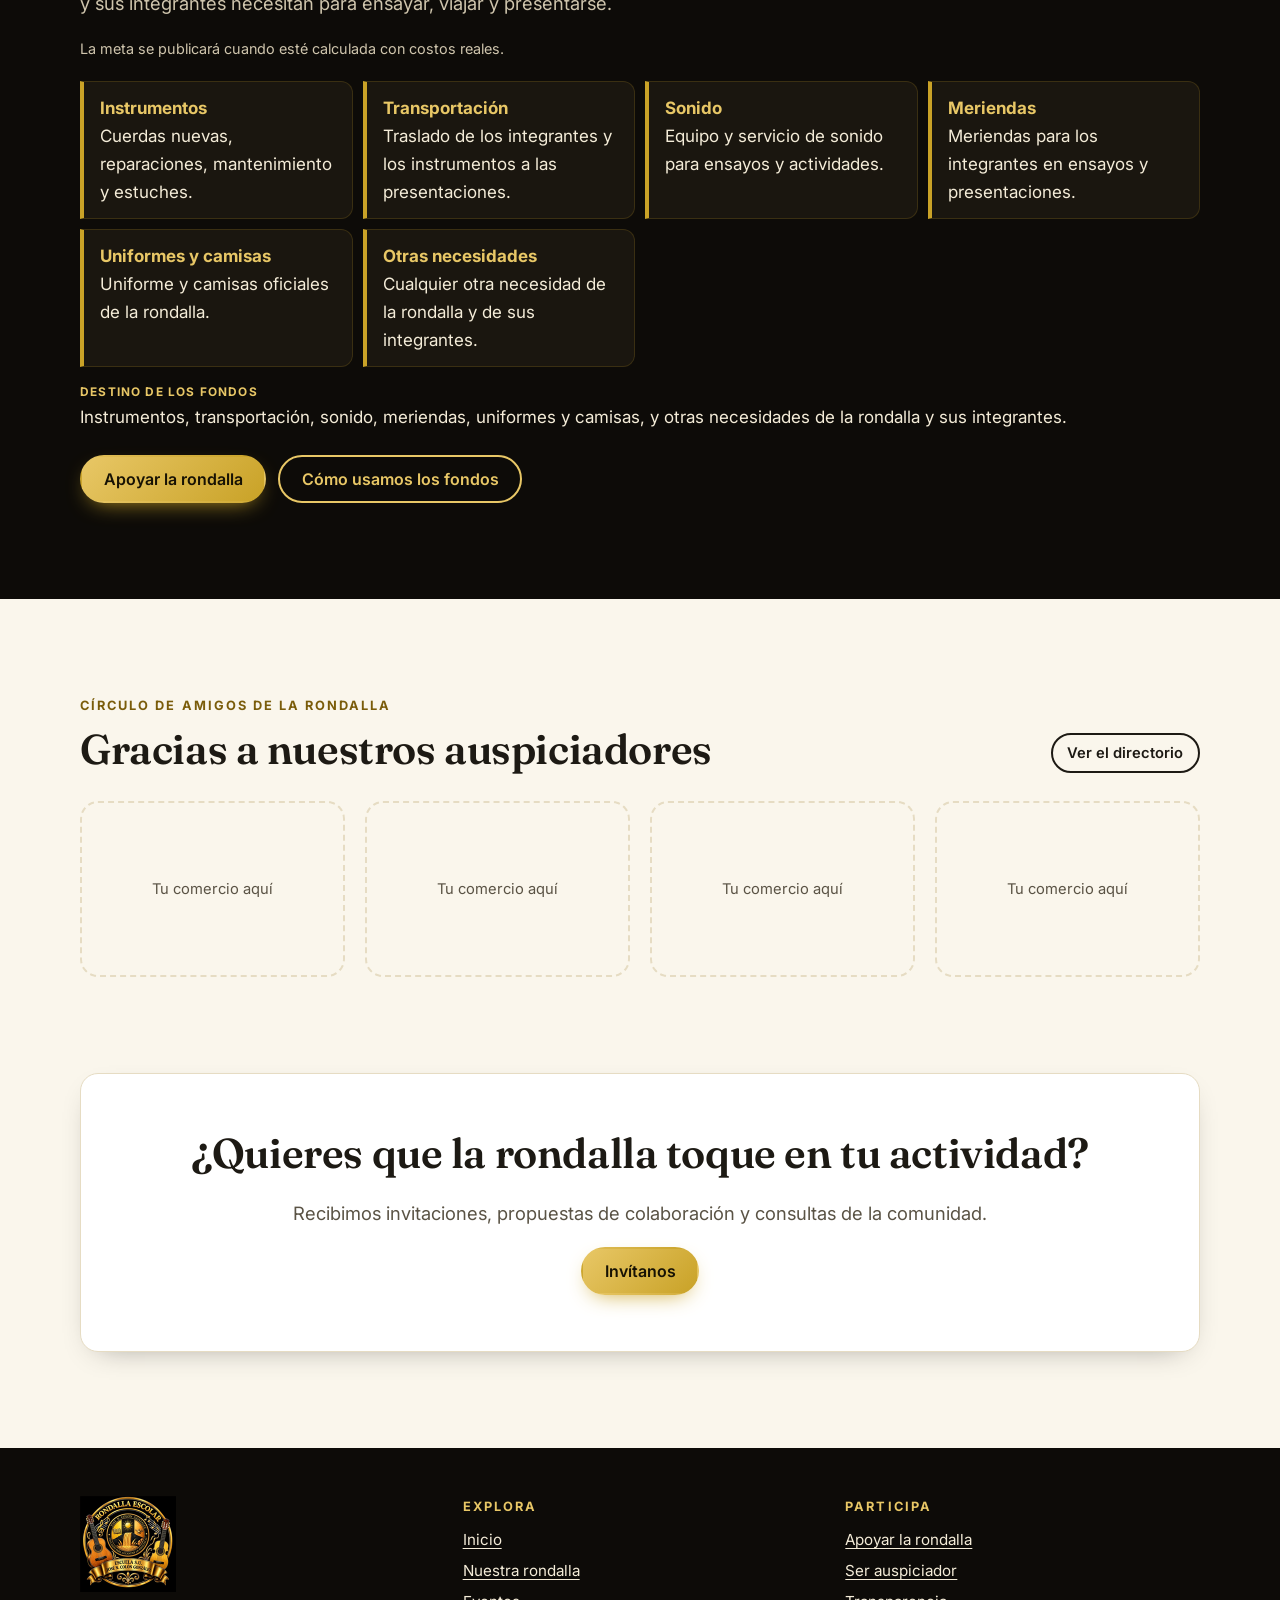
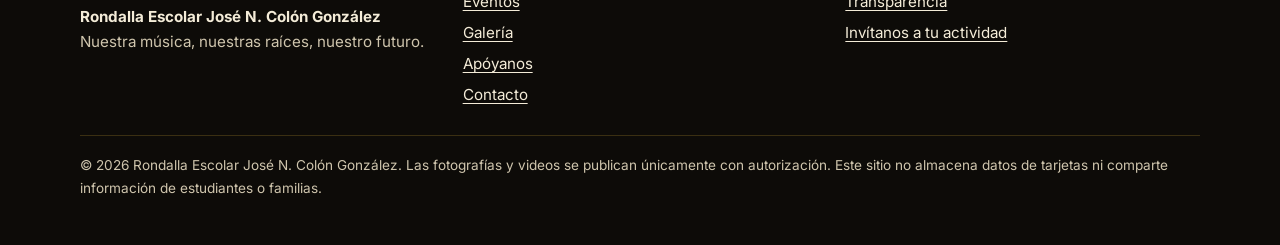
==== commit 6c18d09a: "Update logo image source in index.html" ====
--- a/index.html
+++ b/index.html
@@ -28,7 +28,7 @@
       <div class="hero-velo"></div>
       <svg class="hero-cuerdas" viewBox="0 0 100 100" preserveAspectRatio="none" aria-hidden="true"></svg>
       <div class="contenedor hero-rejilla">
-        <div class="hero-logo"><img src="assets/logo.png" width="640" height="640" alt="Emblema de la Rondalla Escolar, Escuela S.U. José N. Colón González: «Educando para alcanzar la excelencia»"></div>
+        <div class="hero-logo"><img src="assets/logo2.png" width="640" height="640" alt="Emblema de la Rondalla Escolar, Escuela S.U. José N. Colón González: «Educando para alcanzar la excelencia»"></div>
         <div class="hero-contenido">
           <p class="antetitulo">Rondalla Escolar</p>
           <h1 id="titulo-portada">José N. <em>Colón González</em></h1>
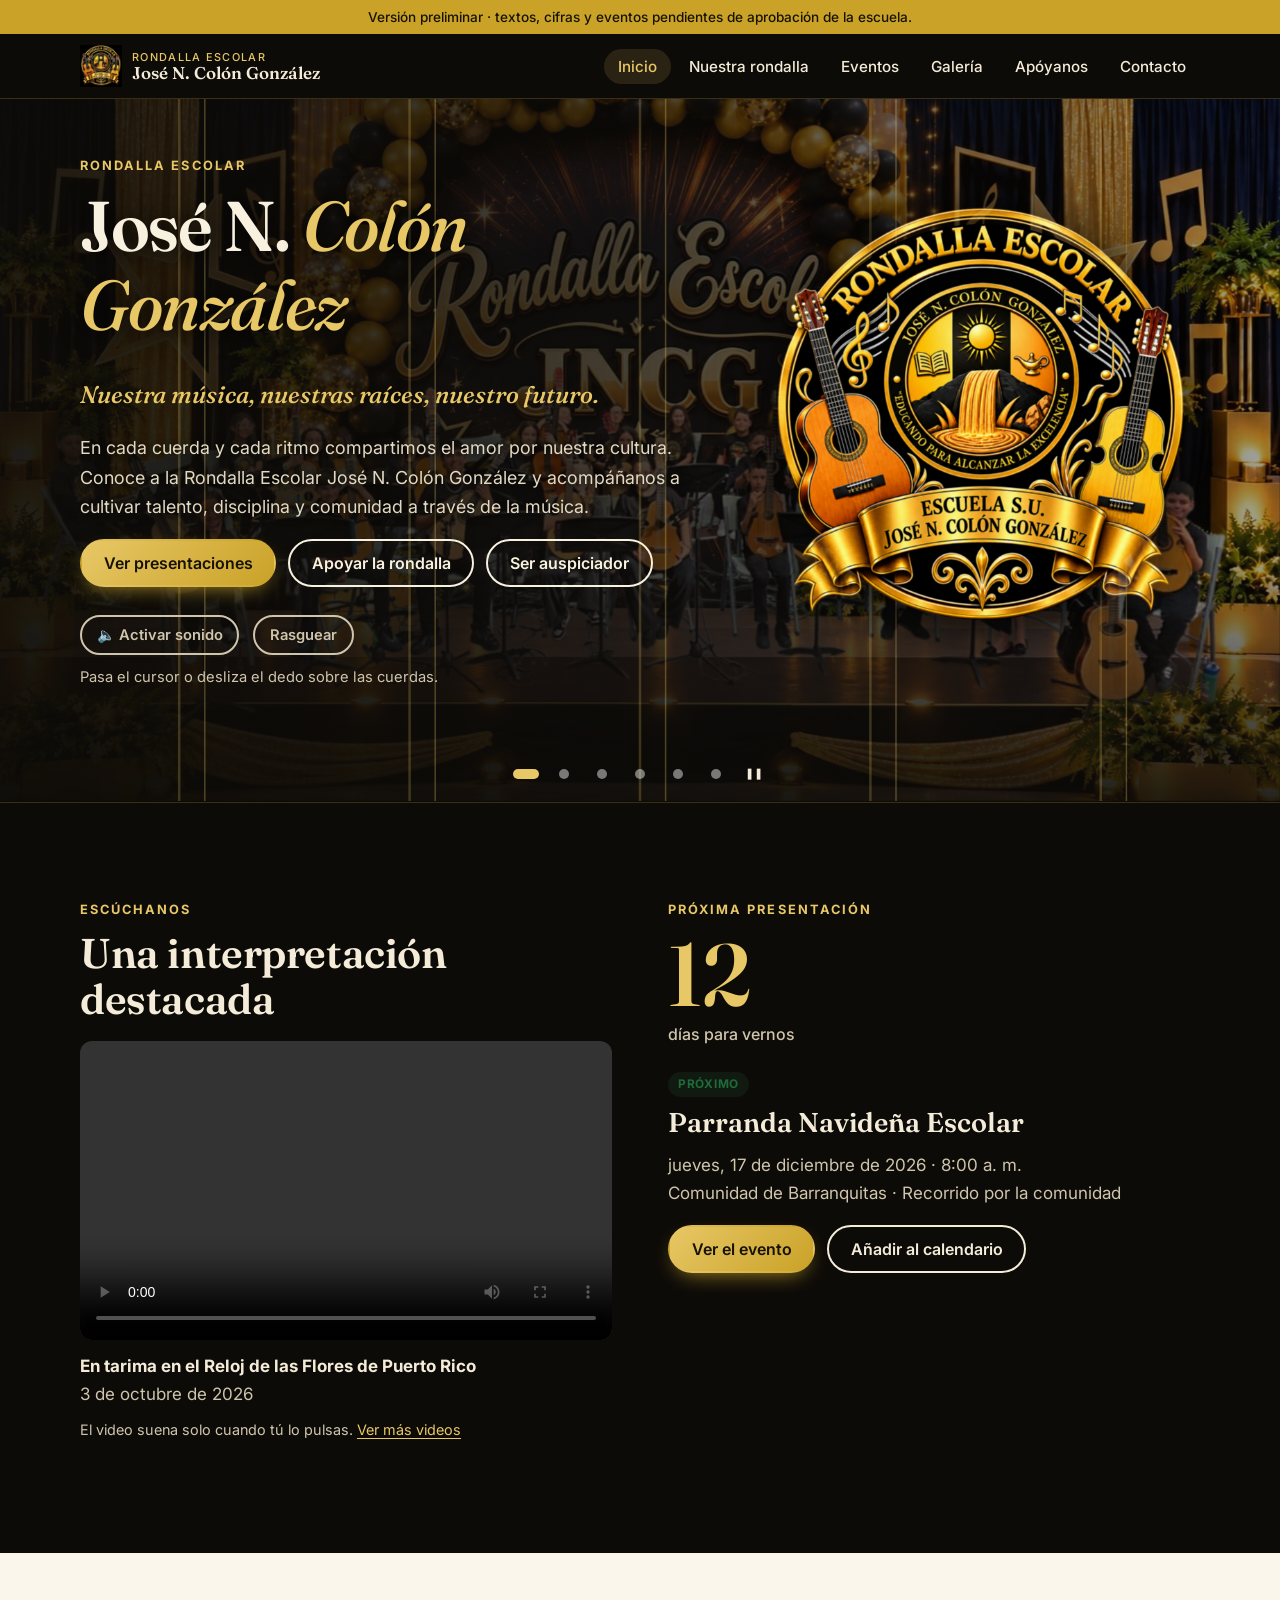
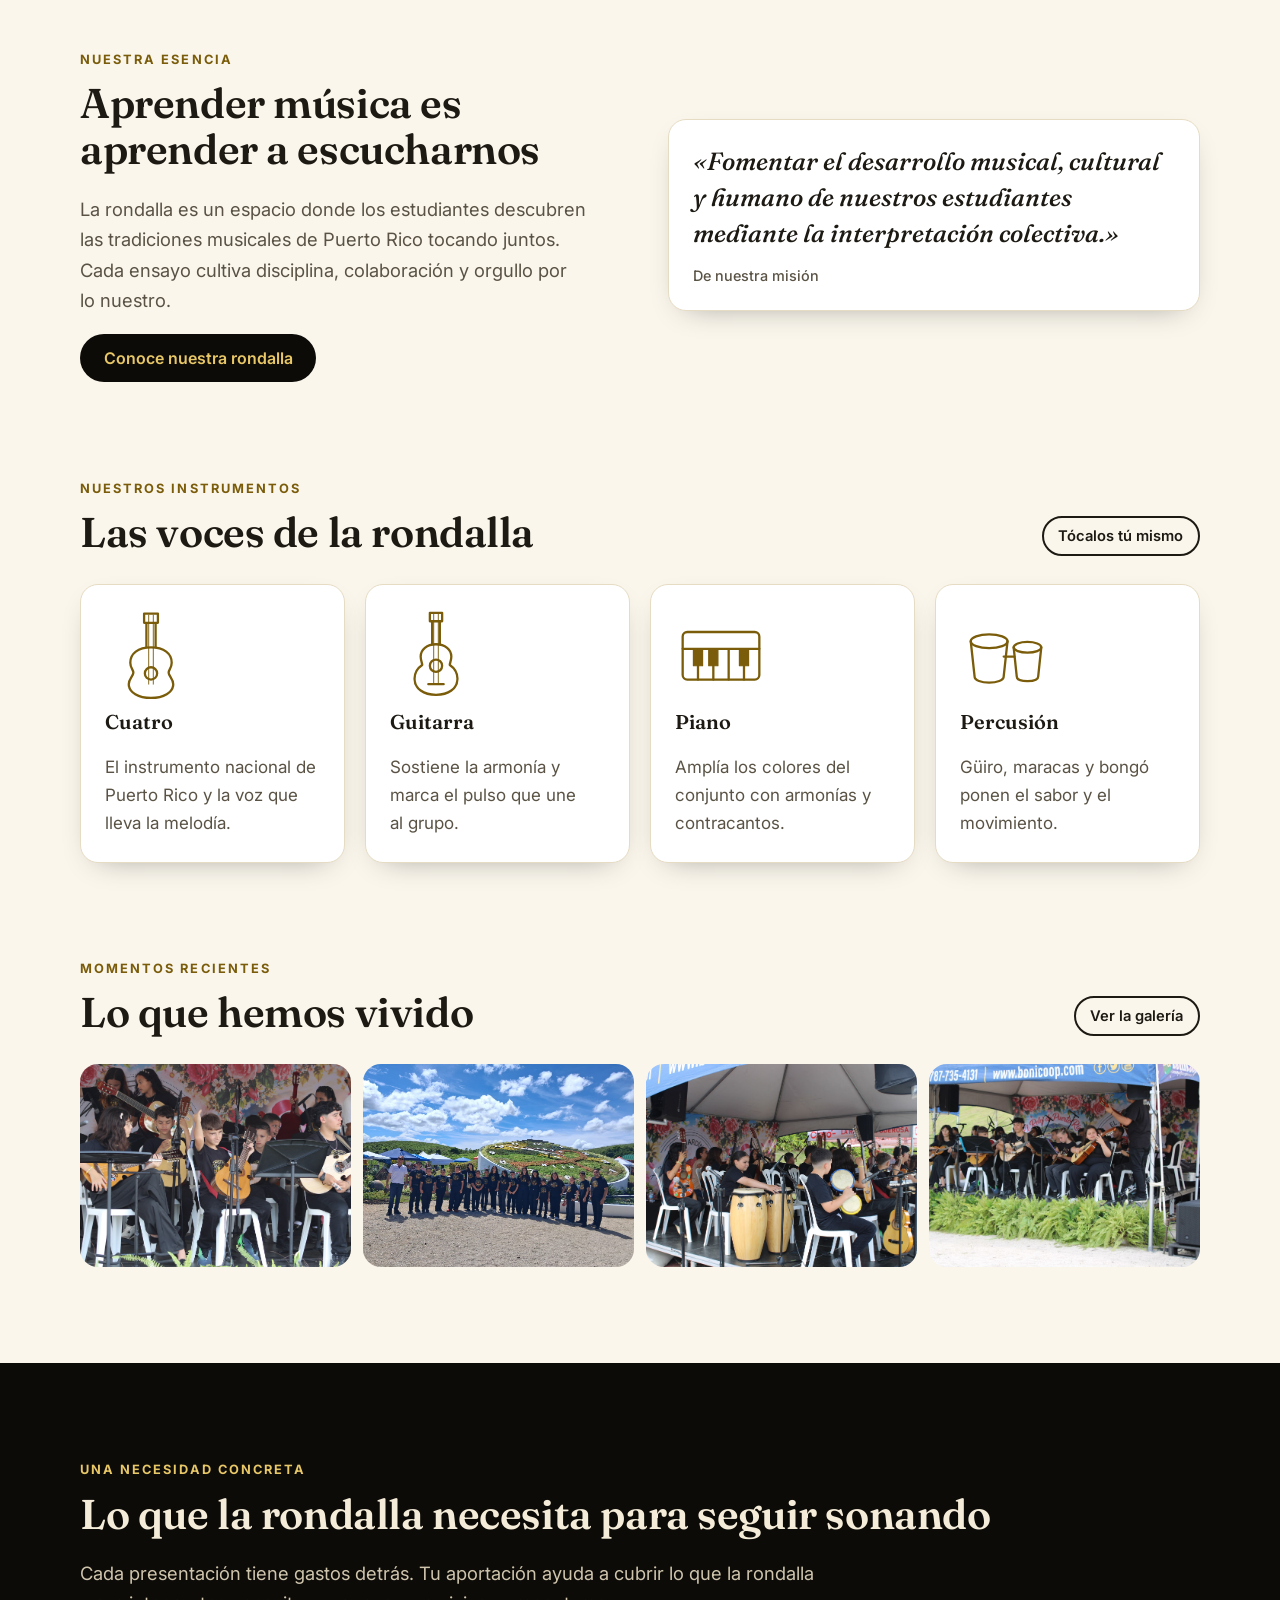
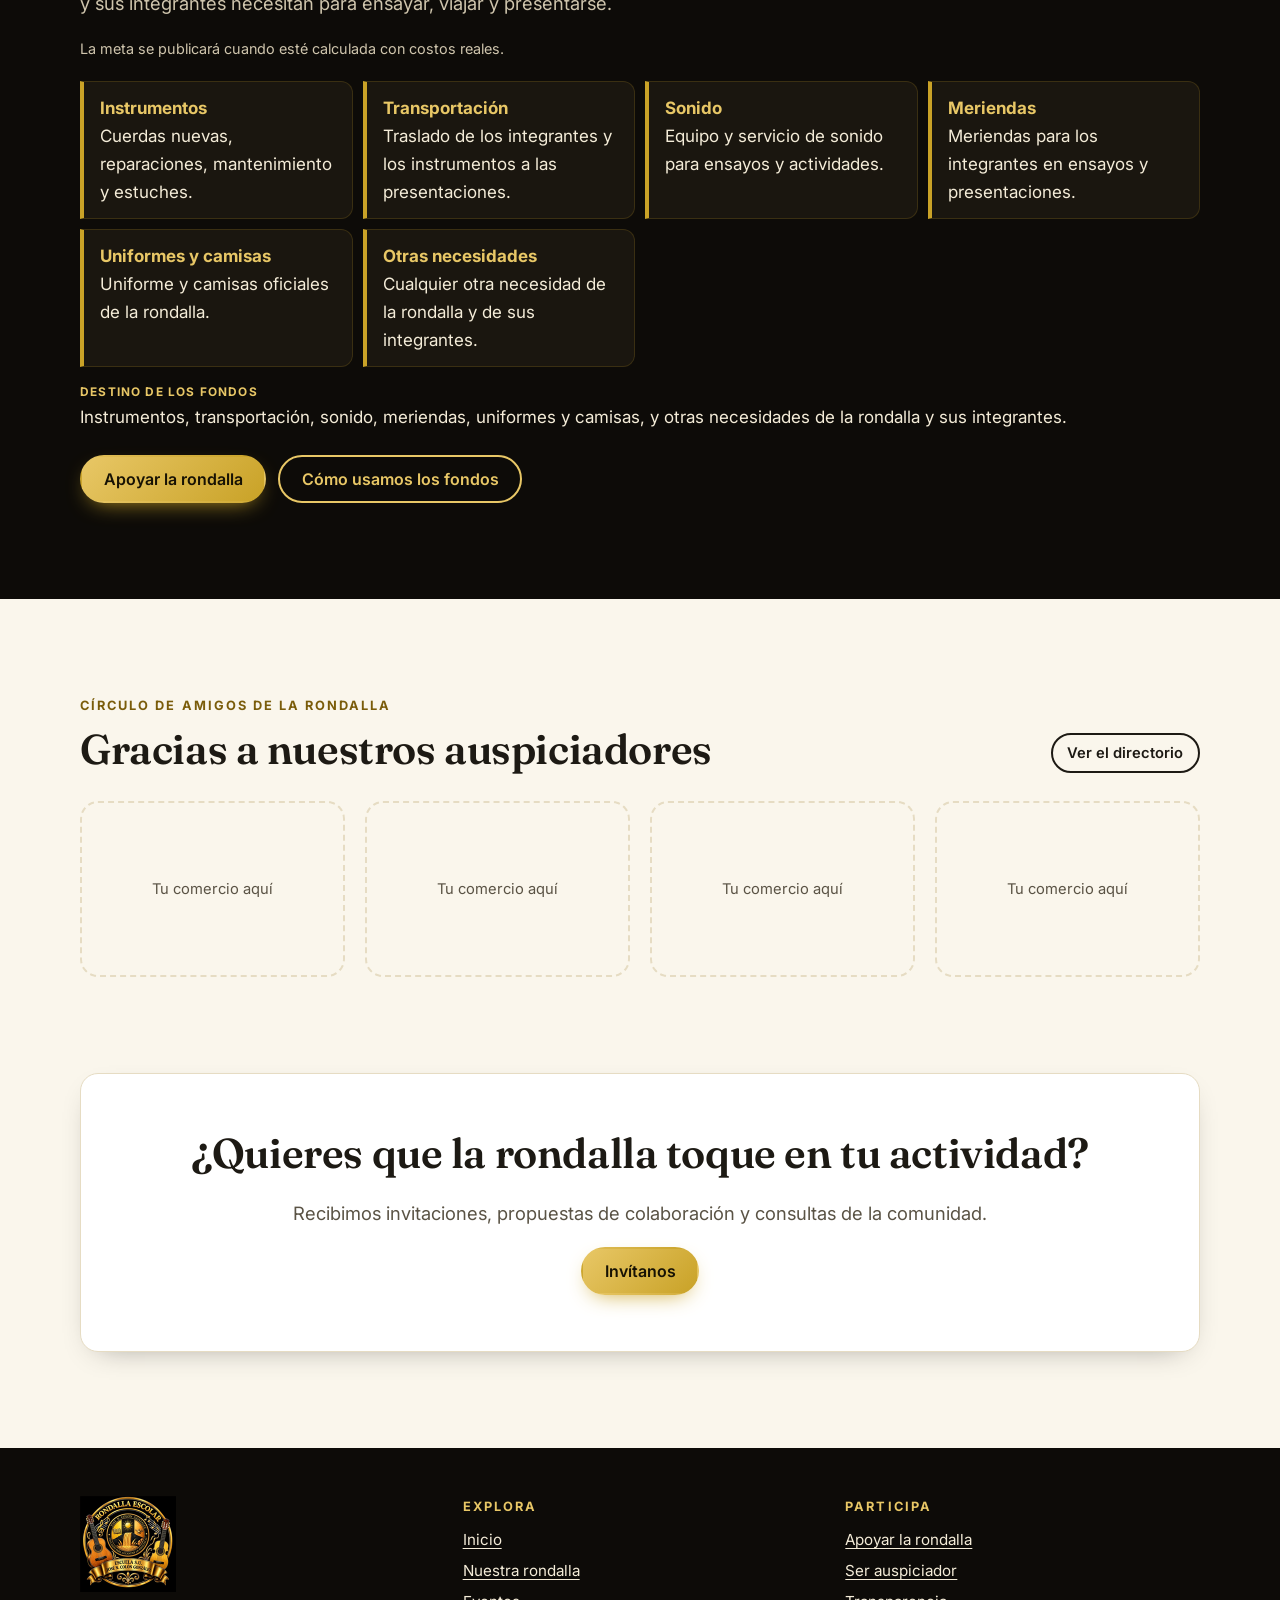
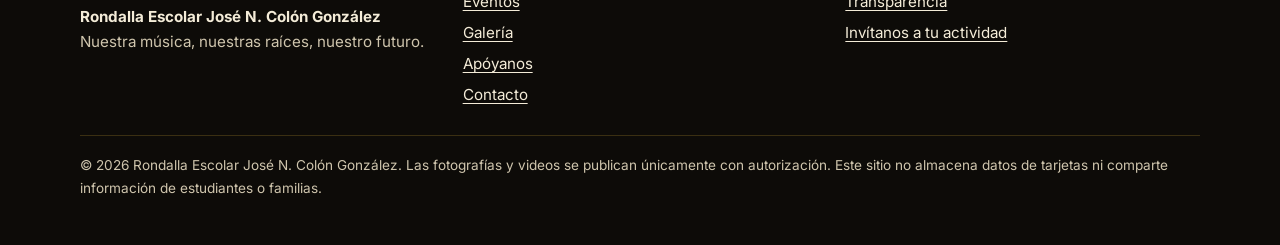
==== commit 98141aad: "Add files via upload" ====
--- a/index.html
+++ b/index.html
@@ -132,6 +132,7 @@
 
   <div id="pie"></div>
   <script src="js/data.js"></script>
+  <script src="js/campana.js"></script>
   <script src="js/app.js"></script>
 </body>
 </html>
